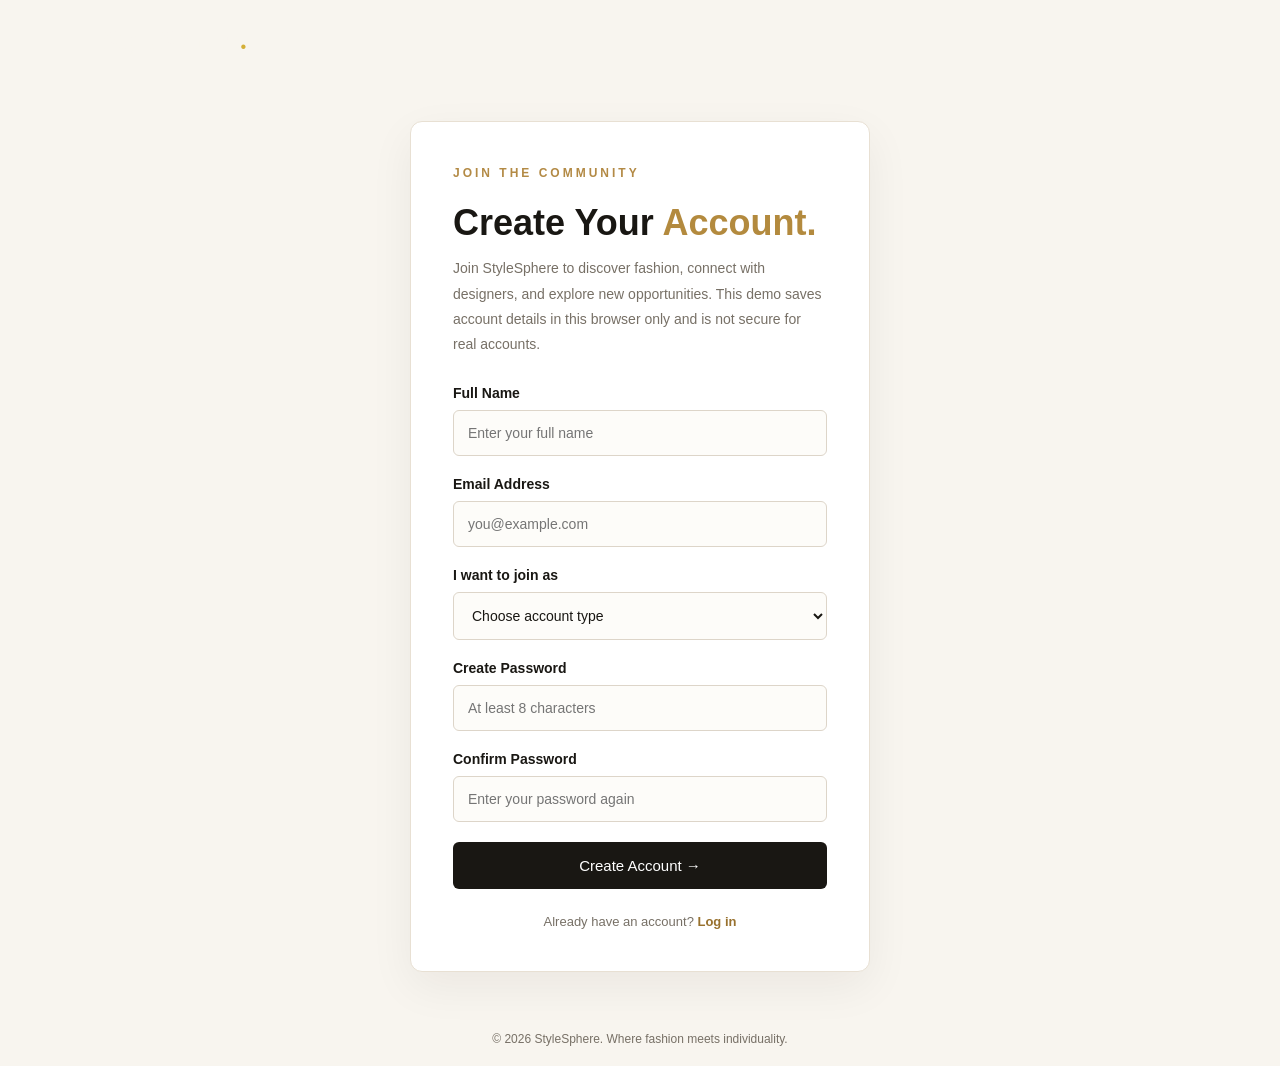
==== signup.html @ 3541d462 "Refactor code structure for improved readability and maintainability" ====
<!DOCTYPE html>
<html lang="en">
<head>
    <meta charset="UTF-8">
    <meta name="viewport" content="width=device-width, initial-scale=1.0">

    <title>Sign Up | StyleSphere</title>

    <link rel="stylesheet" href="style.css">
</head>

<body class="auth-page">

    <header class="auth-header">
        <a href="dashboard.html" class="logo">StyleSphere<span>.</span></a>
    </header>

    <main class="auth-container">

        <section class="auth-card">

            <p class="eyebrow">JOIN THE COMMUNITY</p>

            <h1>Create Your <span>Account.</span></h1>

            <p class="auth-description">
                Join StyleSphere to discover fashion, connect with designers,
                and explore new opportunities. This demo saves account details
                in this browser only and is not secure for real accounts.
            </p>

            <form id="signupForm">

                <div class="form-group">
                    <label for="fullName">Full Name</label>
                    <input
                        type="text"
                        id="fullName"
                        name="fullName"
                        placeholder="Enter your full name"
                        required
                    >
                </div>

                <div class="form-group">
                    <label for="signupEmail">Email Address</label>
                    <input
                        type="email"
                        id="signupEmail"
                        name="email"
                        placeholder="you@example.com"
                        required
                    >
                </div>

                <div class="form-group">
                    <label for="accountType">I want to join as</label>
                    <select id="accountType" name="accountType" required>
                        <option value="">Choose account type</option>
                        <option value="buyer">Fashion Buyer</option>
                        <option value="designer">Fashion Designer</option>
                        <option value="student">Fashion Student</option>
                    </select>
                </div>

                <div class="form-group">
                    <label for="signupPassword">Create Password</label>
                    <input
                        type="password"
                        id="signupPassword"
                        name="password"
                        placeholder="At least 8 characters"
                        minlength="8"
                        required
                    >
                </div>

                <div class="form-group">
                    <label for="confirmPassword">Confirm Password</label>
                    <input
                        type="password"
                        id="confirmPassword"
                        name="confirmPassword"
                        placeholder="Enter your password again"
                        minlength="8"
                        required
                    >
                </div>

                <button type="submit" class="auth-button">
                    Create Account →
                </button>

                <p id="signupMessage" class="form-message"></p>

            </form>

            <p class="auth-switch">
                Already have an account?
                <a href="index.html">Log in</a>
            </p>

        </section>

    </main>

    <footer class="auth-footer">
        <p>© 2026 StyleSphere. Where fashion meets individuality.</p>
    </footer>

    <script src="script.js"></script>

</body>
</html>
---- style.css ----
/* ===== 1. GENERAL STYLING ===== */

* {
    margin: 0;
    padding: 0;
    box-sizing: border-box;
}

html {
    scroll-behavior: smooth;
}

body {
    font-family: Arial, sans-serif;
    background-color: #f8f5ef;
    color: #191714;
}

a {
    text-decoration: none;
}

img {
    max-width: 100%;
}


/* ===== 2. NAVIGATION BAR ===== */

.navbar {
    min-height: 85px;
    display: flex;
    justify-content: space-between;
    align-items: center;
    gap: 25px;
    padding: 20px 7%;
    background-color: #151411;
}

.logo {
    color: #f8f5ef;
    font-family: Georgia, serif;
    font-size: 27px;
    font-weight: bold;
    white-space: nowrap;
}

.logo span {
    color: #d4af37;
}

.nav-links {
    display: flex;
    align-items: center;
    gap: 25px;
    list-style: none;
}

.nav-links a,
.login-link {
    color: #f8f5ef;
    font-size: 13px;
    transition: color 0.3s;
}

.nav-links a:hover,
.login-link:hover {
    color: #d4af37;
}

.nav-actions {
    display: flex;
    align-items: center;
    gap: 20px;
}

.signup-button {
    padding: 12px 19px;
    background-color: #d4af37;
    color: #171511;
    font-size: 13px;
    font-weight: bold;
    transition: background-color 0.3s;
}

.signup-button:hover,
.shop-button:hover {
    background-color: #efd77c;
}


/* ===== 3. HERO SECTION ===== */

.hero {
    min-height: 580px;
    display: flex;
    align-items: center;
    justify-content: space-between;
    gap: 55px;
    padding: 65px 8%;
    background: #171512;
    color: #ffffff;
}

.hero-content {
    flex: 1;
    max-width: 540px;
}

.eyebrow {
    color: #b18d32;
    font-size: 11px;
    font-weight: bold;
    letter-spacing: 3px;
    line-height: 1.6;
    margin-bottom: 18px;
}

.hero h1 {
    font-family: Georgia, serif;
    font-size: clamp(40px, 4.5vw, 64px);
    font-weight: normal;
    line-height: 1.13;
    margin-bottom: 23px;
}

.hero h1 span {
    color: #d4af37;
}

.hero-description {
    max-width: 450px;
    color: #c8c5bf;
    font-size: 14px;
    line-height: 1.9;
    margin-bottom: 30px;
}

.hero-buttons {
    display: flex;
    align-items: center;
    flex-wrap: wrap;
    gap: 18px;
}

.shop-button {
    display: inline-block;
    padding: 16px 23px;
    background-color: #d4af37;
    color: #171511;
    font-size: 13px;
    font-weight: bold;
    transition: background-color 0.3s;
}

.shop-button span {
    margin-left: 10px;
}

.secondary-button {
    color: #ffffff;
    font-size: 13px;
    border-bottom: 1px solid #d4af37;
    padding-bottom: 7px;
    transition: color 0.3s;
}

.secondary-button:hover {
    color: #d4af37;
}

.hero-note {
    display: flex;
    align-items: center;
    gap: 12px;
    margin-top: 45px;
}

.gold-line {
    width: 35px;
    height: 2px;
    background-color: #d4af37;
}

.hero-note p {
    color: #aaa69e;
    font-size: 11px;
}


/* ===== 4. HERO IMAGE ===== */

.hero-image {
    flex: 1;
    max-width: 440px;
    height: 465px;
    position: relative;
    overflow: hidden;
    border-radius: 190px 190px 5px 5px;
    background-color: #393126;
}

.hero-image img {
    display: block;
    width: 100%;
    height: 100%;
    object-fit: cover;
    object-position: center;
}

.image-label {
    position: absolute;
    right: 0;
    bottom: 0;
    left: 0;
    display: flex;
    flex-direction: column;
    gap: 8px;
    padding: 40px 25px 25px;
    background: linear-gradient(
        transparent,
        rgba(0, 0, 0, 0.8)
    );
}

.label-small {
    color: #e2c66e;
    font-size: 10px;
    letter-spacing: 3px;
}

.label-large {
    color: #ffffff;
    font-family: Georgia, serif;
    font-size: 25px;
}


/* ===== 5. CATEGORIES SECTION ===== */

.categories,
.featured {
    padding: 75px 8%;
}

.section-heading {
    display: flex;
    align-items: flex-end;
    justify-content: space-between;
    gap: 20px;
    margin-bottom: 35px;
}

.section-heading .eyebrow {
    margin-bottom: 10px;
}

.section-heading h2,
.designer-banner h2 {
    font-family: Georgia, serif;
    font-size: clamp(28px, 3vw, 39px);
    font-weight: normal;
}

.view-all {
    color: #5d4a1c;
    font-size: 12px;
    padding-bottom: 5px;
}

.view-all:hover {
    color: #a17b16;
}

.category-list {
    display: grid;
    grid-template-columns: repeat(4, 1fr);
    gap: 16px;
}

.category-card {
    min-height: 155px;
    position: relative;
    display: flex;
    flex-direction: column;
    justify-content: flex-end;
    gap: 10px;
    padding: 22px;
    background-color: #eae1d1;
    border: 1px solid #ded2bd;
    color: #211e17;
    transition: 0.3s;
}

.category-card:hover {
    background-color: #d9c49b;
    transform: translateY(-5px);
}

.category-number {
    color: #806626;
    font-size: 11px;
}

.category-name {
    font-family: Georgia, serif;
    font-size: 22px;
}

.category-arrow {
    position: absolute;
    top: 20px;
    right: 20px;
    font-size: 20px;
}


/* ===== 6. FEATURED COLLECTION ===== */

.featured {
    padding-top: 20px;
    background-color: #f0ebe2;
}

.featured-grid {
    display: grid;
    grid-template-columns: repeat(3, 1fr);
    gap: 23px;
}

.featured-card {
    min-width: 0;
}

.featured-card img {
    display: block;
    width: 100%;
    aspect-ratio: 2 / 3;
    height: auto;
    object-fit: cover;
    background-color: #e1d8ca;
    transition: transform 0.4s;
}

.featured-card {
    overflow: hidden;
}

.featured-card:hover img {
    transform: scale(1.04);
}

.featured-info {
    padding: 20px 0;
}

.featured-info p {
    color: #8a6b25;
    font-size: 10px;
    letter-spacing: 2px;
    margin-bottom: 9px;
}

.featured-info h3 {
    font-family: Georgia, serif;
    font-size: 22px;
    font-weight: normal;
}


/* ===== 7. DESIGNER BANNER ===== */

.designer-banner {
    display: flex;
    align-items: center;
    justify-content: space-between;
    gap: 30px;
    margin: 65px 8%;
    padding: 45px;
    background-color: #201e19;
    color: #ffffff;
}

.designer-banner .eyebrow {
    margin-bottom: 12px;
}

.designer-banner h2 {
    margin-bottom: 15px;
}

.designer-banner p:not(.eyebrow) {
    max-width: 520px;
    color: #c8c5bf;
    font-size: 13px;
    line-height: 1.8;
}

.designer-banner .shop-button {
    white-space: nowrap;
}


/* ===== 8. FOOTER ===== */

.footer {
    padding: 45px 7% 25px;
    text-align: center;
    background-color: #151411;
    color: #c8c5bf;
}

.footer .logo {
    display: inline-block;
    margin-bottom: 13px;
}

.footer > p {
    font-size: 12px;
    line-height: 1.8;
}

.footer-links {
    display: flex;
    justify-content: center;
    flex-wrap: wrap;
    gap: 25px;
    margin: 27px 0;
}

.footer-links a {
    color: #d7d2c8;
    font-size: 12px;
}

.footer-links a:hover {
    color: #d4af37;
}

.footer .copyright {
    padding-top: 20px;
    border-top: 1px solid #38352d;
    color: #8f8a80;
}


/* ===== 9. TABLET RESPONSIVENESS ===== */

@media (max-width: 1000px) {
    .navbar {
        flex-wrap: wrap;
    }

    .nav-links {
        gap: 16px;
    }

    .hero {
        gap: 30px;
        padding-right: 6%;
        padding-left: 6%;
    }

    .hero-image {
        height: 410px;
    }

    .featured-card img {
        height: 280px;
    }
}


/* ===== 10. MOBILE RESPONSIVENESS ===== */

@media (max-width: 700px) {
    .navbar {
        flex-direction: column;
        gap: 22px;
        padding: 24px 5%;
    }

    .nav-links {
        justify-content: center;
        flex-wrap: wrap;
        gap: 15px;
    }

    .nav-actions {
        justify-content: center;
    }

    .hero {
        flex-direction: column;
        align-items: stretch;
        padding: 50px 7%;
        gap: 35px;
    }

    .hero h1 {
        font-size: clamp(38px, 9vw, 52px);
    }

    .hero-image {
        width: 100%;
        max-width: none;
        height: 390px;
    }

    .hero-note {
        margin-top: 30px;
    }

    .categories,
    .featured {
        padding: 50px 6%;
    }

    .section-heading {
        align-items: flex-start;
        flex-direction: column;
        gap: 15px;
    }

    .category-list {
        grid-template-columns: repeat(2, minmax(0, 1fr));
        gap: 12px;
    }

    .category-card {
        min-height: 135px;
        padding: 16px;
    }

    .category-name {
        font-size: 19px;
    }

    .featured-grid {
        grid-template-columns: 1fr;
        gap: 15px;
    }

    .featured-card img {
        height: 360px;
    }

    .designer-banner {
        flex-direction: column;
        align-items: flex-start;
        margin: 35px 6%;
        padding: 30px 23px;
    }

    .designer-banner .shop-button {
        white-space: normal;
    }
}


/* ===== 11. SMALL PHONE SCREENS ===== */

@media (max-width: 380px) {
    .nav-links {
        gap: 12px;
    }

    .nav-links a {
        font-size: 12px;
    }

    .hero-buttons {
        align-items: flex-start;
        flex-direction: column;
    }

    .hero-image {
        height: 320px;
    }

    .category-name {
        font-size: 17px;
    }

    .featured-card img {
        height: 290px;
    }
}


/* =========================
   LOGIN AND SIGN-UP PAGES
========================= */

.auth-page {
    min-height: 100vh;
    background: #f8f5ef;
    color: #191713;
}

.auth-header {
    display: flex;
    justify-content: space-between;
    align-items: center;
    padding: 25px 8%;
}

.back-home {
    color: #625b50;
    text-decoration: none;
    font-size: 14px;
}

.auth-container {
    min-height: 75vh;
    display: flex;
    align-items: center;
    justify-content: center;
    padding: 40px 20px;
}

.auth-card {
    width: 100%;
    max-width: 460px;
    padding: 42px;
    background: #ffffff;
    border: 1px solid #e8e0d3;
    border-radius: 12px;
    box-shadow: 0 15px 45px rgba(30, 25, 15, 0.06);
}

.auth-card h1 {
    font-size: 36px;
    line-height: 1.2;
    margin: 12px 0;
}

.auth-card h1 span {
    color: #b38a3e;
}

.auth-description {
    color: #777066;
    font-size: 14px;
    line-height: 1.8;
    margin-bottom: 28px;
}

.form-group {
    display: flex;
    flex-direction: column;
    gap: 9px;
    margin-bottom: 20px;
}

.form-group label {
    font-size: 14px;
    font-weight: 600;
}

.form-group input {
    width: 100%;
    box-sizing: border-box;
    padding: 14px;
    border: 1px solid #ddd5c9;
    border-radius: 6px;
    background: #fdfcf9;
    font-size: 14px;
    outline: none;
}

.form-group input:focus {
    border-color: #b38a3e;
}

.auth-options {
    display: flex;
    justify-content: space-between;
    align-items: center;
    gap: 10px;
    margin: 5px 0 24px;
    font-size: 12px;
}

.remember-label {
    display: flex;
    align-items: center;
    gap: 6px;
}

.auth-options a,
.auth-switch a {
    color: #98712e;
    text-decoration: none;
    font-weight: 600;
}

.auth-button {
    width: 100%;
    padding: 15px;
    background: #191713;
    color: #ffffff;
    border: none;
    border-radius: 6px;
    font-size: 15px;
    cursor: pointer;
    transition: background 0.3s;
}

.auth-button:hover {
    background: #98712e;
}

.auth-switch {
    margin-top: 25px;
    text-align: center;
    font-size: 13px;
    color: #777066;
}

.form-message {
    font-size: 13px;
    margin-top: 12px;
}

.auth-footer {
    padding: 20px;
    text-align: center;
    color: #777066;
    font-size: 12px;
}

@media (max-width: 500px) {
    .auth-header {
        padding: 20px;
    }

    .auth-card {
        padding: 28px 22px;
    }

    .auth-card h1 {
        font-size: 29px;
    }
}



/* Sign-up form dropdown */

.form-group select {
    width: 100%;
    box-sizing: border-box;
    padding: 14px;
    border: 1px solid #ddd5c9;
    border-radius: 6px;
    background: #fdfcf9;
    color: #191713;
    font-size: 14px;
    outline: none;
}

.form-group select:focus {
    border-color: #b38a3e;
}



/* =========================
   SHOP PAGE
========================= */

.shop-page {
    background: #f8f5ef;
    color: #191713;
    min-height: 100vh;
}

.shop-heading {
    text-align: center;
    padding: 75px 20px 55px;
    background: #eee7db;
}

.shop-heading h1 {
    font-size: clamp(36px, 5vw, 60px);
    margin: 12px 0;
}

.shop-heading h1 span {
    color: #b38a3e;
}

.shop-heading > p:not(.eyebrow) {
    color: #71695e;
    line-height: 1.8;
}

.shop-search {
    display: flex;
    max-width: 560px;
    margin: 28px auto 0;
    gap: 10px;
}

.shop-search input {
    flex: 1;
    min-width: 0;
    padding: 15px;
    border: 1px solid #d8cdbd;
    border-radius: 5px;
    background: white;
    font-size: 14px;
}

.shop-search button {
    padding: 0 24px;
    border: none;
    border-radius: 5px;
    background: #191713;
    color: white;
    cursor: pointer;
}

.shop-content {
    max-width: 1200px;
    margin: auto;
    padding: 55px 5%;
}

.shop-toolbar {
    display: flex;
    align-items: center;
    justify-content: space-between;
    gap: 20px;
    margin-bottom: 28px;
}

.shop-toolbar h2 {
    font-size: 26px;
}

.shop-toolbar select {
    padding: 12px;
    border: 1px solid #d8cdbd;
    border-radius: 5px;
    background: white;
}

.shop-grid {
    display: grid;
    grid-template-columns: repeat(3, minmax(0, 1fr));
    gap: 28px 22px;
}

.shop-product {
    background: white;
    border: 1px solid #eee7dc;
    overflow: hidden;
    transition: transform 0.25s, box-shadow 0.25s;
}

.shop-product:hover {
    transform: translateY(-5px);
    box-shadow: 0 12px 30px rgba(0, 0, 0, 0.08);
}

.product-image {
    display: block;
    height: 300px;
    overflow: hidden;
    background: #e9e2d7;
}

.product-image img {
    width: 100%;
    height: 100%;
    object-fit: cover;
    display: block;
    transition: transform 0.4s;
}

.shop-product:hover .product-image img {
    transform: scale(1.04);
}

.product-details {
    padding: 20px;
}

.product-category {
    color: #a17b36;
    font-size: 11px;
    text-transform: uppercase;
    letter-spacing: 1.5px;
}

.product-details h3 {
    font-size: 17px;
    margin: 10px 0;
}

.product-designer {
    font-size: 13px;
    color: #777066;
}

.product-bottom {
    display: flex;
    justify-content: space-between;
    align-items: center;
    flex-wrap: wrap;
    gap: 10px;
    margin-top: 20px;
}

.product-price {
    font-weight: 700;
}

.product-link {
    color: #98712e;
    text-decoration: none;
    font-size: 13px;
    font-weight: 600;
}

.no-products {
    text-align: center;
    padding: 30px;
    color: #777066;
}

@media (max-width: 850px) {
    .shop-grid {
        grid-template-columns: repeat(2, minmax(0, 1fr));
    }

    .product-image {
        height: 260px;
    }
}

@media (max-width: 520px) {
    .shop-heading {
        padding: 50px 18px 35px;
    }

    .shop-search {
        flex-direction: column;
    }

    .shop-search button {
        padding: 14px;
    }

    .shop-content {
        padding: 35px 16px;
    }

    .shop-toolbar {
        align-items: flex-start;
        flex-direction: column;
    }

    .shop-grid {
        grid-template-columns: 1fr;
    }

    .product-image {
        height: 330px;
    }
}


/* =========================
   PRODUCT DETAILS PAGE
========================= */

.product-page {
    background: #f8f5ef;
    color: #191713;
    min-height: 100vh;
    padding: 25px 6% 70px;
}

.product-breadcrumb {
    font-size: 13px;
    color: #82796d;
    margin: 10px 0 35px;
}

.product-breadcrumb a {
    color: #82796d;
    text-decoration: none;
}

.product-breadcrumb a:hover {
    color: #a17b36;
}

.product-layout {
    max-width: 1150px;
    margin: 0 auto;
    display: grid;
    grid-template-columns: 1fr 0.9fr;
    gap: 65px;
    align-items: start;
}

.product-gallery {
    position: relative;
    min-height: 450px;
    background: #eae2d5;
    overflow: hidden;
}

.product-gallery img {
    width: 100%;
    height: 540px;
    object-fit: cover;
    display: block;
}

.product-badge {
    position: absolute;
    top: 20px;
    left: 20px;
    background: #191713;
    color: white;
    padding: 10px 14px;
    font-size: 10px;
    letter-spacing: 1.5px;
}

.product-information {
    padding-top: 15px;
}

.product-information h1 {
    font-size: clamp(30px, 4vw, 46px);
    line-height: 1.2;
    margin: 12px 0;
}

.detail-designer {
    color: #777066;
    font-size: 14px;
}

.detail-designer a {
    color: #98712e;
    text-decoration: none;
}

.detail-price {
    font-size: 26px;
    font-weight: 700;
    margin: 25px 0;
}

.detail-divider {
    height: 1px;
    background: #e0d7ca;
    margin: 25px 0;
}

.detail-description {
    color: #71695e;
    line-height: 1.9;
    font-size: 14px;
}

.detail-option {
    display: flex;
    flex-direction: column;
    gap: 10px;
    margin-top: 22px;
}

.detail-option label {
    font-size: 13px;
    font-weight: 600;
}

.detail-option select,
.detail-option input {
    width: 100%;
    box-sizing: border-box;
    padding: 14px;
    background: white;
    border: 1px solid #d8cdbd;
    border-radius: 4px;
}

.detail-cart-button {
    width: 100%;
    padding: 16px;
    margin-top: 25px;
    border: none;
    background: #191713;
    color: white;
    font-size: 14px;
    cursor: pointer;
    transition: background 0.3s;
}

.detail-cart-button:hover {
    background: #98712e;
}

.product-benefits {
    margin-top: 25px;
    padding-top: 15px;
    border-top: 1px solid #e0d7ca;
    color: #71695e;
    font-size: 13px;
    line-height: 1.8;
}

.product-extra {
    text-align: center;
    margin: 90px auto 20px;
    max-width: 600px;
}

.product-extra h2 {
    font-size: 30px;
}

.product-extra p {
    color: #71695e;
    line-height: 1.8;
    margin-bottom: 25px;
}

@media (max-width: 760px) {
    .product-layout {
        grid-template-columns: 1fr;
        gap: 30px;
    }

    .product-gallery {
        min-height: 0;
    }

    .product-gallery img {
        height: 420px;
    }

    .product-information {
        padding-top: 0;
    }

    .product-extra {
        margin-top: 60px;
    }
}

@media (max-width: 480px) {
    .product-page {
        padding: 20px 18px 50px;
    }

    .product-gallery img {
        height: 340px;
    }
}


/* =========================
   CATEGORIES PAGE
========================= */

.categories-page {
    background: #f8f5ef;
    color: #191713;
}

.categories-hero {
    padding: 75px 20px;
    text-align: center;
    background: #eee7db;
}

.categories-hero h1 {
    font-size: clamp(36px, 5vw, 58px);
    margin: 14px 0;
}

.categories-hero h1 span {
    color: #b38a3e;
}

.categories-hero > p:not(.eyebrow) {
    max-width: 560px;
    margin: 0 auto;
    color: #71695e;
    line-height: 1.8;
}

.category-section {
    max-width: 1200px;
    margin: auto;
    padding: 65px 5%;
}

.category-intro {
    margin-bottom: 30px;
}

.category-intro h2 {
    font-size: 30px;
    margin-bottom: 8px;
}

.category-intro p {
    color: #777066;
}

.category-page-grid {
    display: grid;
    grid-template-columns: repeat(2, minmax(0, 1fr));
    gap: 24px;
}

.category-feature {
    position: relative;
    height: 420px;
    display: block;
    overflow: hidden;
    background: #d9d0c2;
    color: white;
    text-decoration: none;
}

.category-feature img {
    width: 100%;
    height: 100%;
    display: block;
    object-fit: cover;
    transition: transform 0.5s;
}

.category-feature:hover img {
    transform: scale(1.06);
}

.category-overlay {
    position: absolute;
    inset: 0;
    display: flex;
    flex-direction: column;
    justify-content: flex-end;
    padding: 30px;
    background: linear-gradient(
        transparent 15%,
        rgba(0, 0, 0, 0.78) 100%
    );
}

.category-overlay > span:first-child {
    font-size: 11px;
    letter-spacing: 2px;
    color: #e8c987;
}

.category-overlay h2 {
    font-size: 34px;
    margin: 10px 0 5px;
}

.category-overlay p {
    font-size: 14px;
    line-height: 1.7;
    margin: 0 0 18px;
}

.category-cta {
    font-size: 13px;
    font-weight: 600;
}

.category-bottom {
    text-align: center;
    padding: 65px 20px 80px;
    background: #eee7db;
}

.category-bottom h2 {
    font-size: clamp(25px, 4vw, 38px);
    margin: 12px 0 25px;
}

@media (max-width: 650px) {
    .categories-hero {
        padding: 55px 20px;
    }

    .category-section {
        padding: 45px 18px;
    }

    .category-page-grid {
        grid-template-columns: 1fr;
    }

    .category-feature {
        height: 350px;
    }

    .category-overlay {
        padding: 23px;
    }
}


/* ==============================
   DESIGNERS PAGE
============================== */

.designers-page {
    background: #f8f5ef;
    color: #201c18;
}

.designers-hero {
    padding: 100px 8%;
    text-align: center;
    background: #211d19;
    color: #fffaf1;
}

.eyebrow {
    color: #b38a45;
    font-size: 12px;
    font-weight: 700;
    letter-spacing: 3px;
}

.designers-hero h1 {
    max-width: 750px;
    margin: 20px auto;
    font-size: clamp(36px, 5vw, 64px);
    line-height: 1.15;
}

.designers-hero > p:not(.eyebrow) {
    max-width: 600px;
    margin: 0 auto 30px;
    color: #d8d0c4;
    line-height: 1.8;
}

.designers-section {
    padding: 80px 8%;
}

.section-heading {
    text-align: center;
    margin-bottom: 35px;
}

.section-heading h2 {
    font-size: clamp(28px, 4vw, 42px);
    margin: 12px 0;
}

.section-heading > p:last-child {
    color: #71685e;
}

.designer-search {
    max-width: 600px;
    margin: 0 auto 40px;
}

.designer-search input {
    width: 100%;
    padding: 16px 20px;
    border: 1px solid #d9d0c3;
    border-radius: 8px;
    background: #fff;
    font-size: 15px;
    outline: none;
}

.designer-search input:focus {
    border-color: #b38a45;
    box-shadow: 0 0 0 3px #b38a4520;
}

.designers-grid {
    display: grid;
    grid-template-columns: repeat(3, minmax(0, 1fr));
    gap: 28px;
}

.designer-card {
    background: #fff;
    border-radius: 12px;
    overflow: hidden;
    border: 1px solid #eee5d8;
    transition: transform 0.3s ease, box-shadow 0.3s ease;
}

.designer-card:hover {
    transform: translateY(-6px);
    box-shadow: 0 15px 35px #211d1915;
}

.designer-card img {
    display: block;
    width: 100%;
    height: 300px;
    object-fit: cover;
}

.designer-info {
    padding: 24px;
}

.designer-specialty {
    color: #a17a36;
    font-size: 12px;
    font-weight: 700;
    text-transform: uppercase;
    letter-spacing: 1px;
}

.designer-info h3 {
    font-size: 23px;
    margin: 10px 0;
}

.designer-info > p:not(.designer-specialty) {
    color: #71685e;
    line-height: 1.7;
}

.designer-info a {
    display: inline-block;
    margin-top: 12px;
    color: #8b6428;
    font-weight: 700;
    text-decoration: none;
}

.designer-info a:hover {
    color: #211d19;
}

#noDesignersMessage {
    text-align: center;
    margin-top: 30px;
    color: #71685e;
}

.designer-cta {
    padding: 70px 8%;
    text-align: center;
    background: #eee4d4;
}

.designer-cta h2 {
    font-size: clamp(26px, 4vw, 40px);
}

.designer-cta p {
    max-width: 600px;
    margin: 15px auto 25px;
    line-height: 1.8;
    color: #71685e;
}

@media (max-width: 900px) {
    .designers-grid {
        grid-template-columns: repeat(2, minmax(0, 1fr));
    }

    .designers-hero {
        padding: 75px 6%;
    }
}

@media (max-width: 600px) {
    .designers-grid {
        grid-template-columns: 1fr;
    }

    .designers-section {
        padding: 55px 6%;
    }

    .designer-card img {
        height: 280px;
    }
}


/* ==============================
   DESIGNER PROFILE PAGE
============================== */

.designer-profile-page {
    background: #f8f5ef;
    color: #211d19;
}

.profile-hero {
    padding: 70px 8%;
    background: #211d19;
    color: #fffaf1;
}

.profile-hero > .eyebrow {
    text-align: center;
    margin-bottom: 45px;
}

.profile-intro {
    display: grid;
    grid-template-columns: 0.9fr 1.1fr;
    align-items: center;
    gap: 60px;
    max-width: 1100px;
    margin: auto;
}

.profile-intro > img {
    width: 100%;
    height: 430px;
    object-fit: cover;
    border-radius: 10px;
}

.profile-text h1 {
    font-size: clamp(36px, 5vw, 58px);
    margin: 15px 0;
}

.profile-text > p:not(.designer-specialty) {
    color: #d8d0c4;
    line-height: 1.9;
    margin-bottom: 28px;
}

.profile-about {
    max-width: 850px;
    margin: auto;
    padding: 80px 8%;
    text-align: center;
}

.profile-about h2,
.profile-collections h2 {
    font-size: clamp(28px, 4vw, 42px);
    margin: 12px 0 20px;
}

.profile-about > p:last-child {
    color: #71685e;
    line-height: 2;
}

.profile-collections {
    padding: 70px 8%;
    background: #fffdf9;
}

.profile-product-grid {
    display: grid;
    grid-template-columns: repeat(2, minmax(0, 1fr));
    gap: 30px;
    max-width: 1000px;
    margin: 40px auto 0;
}

.profile-product {
    border: 1px solid #eee5d8;
    border-radius: 10px;
    overflow: hidden;
    background: #fff;
}

.profile-product img {
    width: 100%;
    height: 320px;
    object-fit: cover;
    display: block;
}

.profile-product > div {
    padding: 22px;
}

.profile-product h3 {
    margin-bottom: 14px;
}

.profile-product a {
    color: #8b6428;
    font-weight: 700;
    text-decoration: none;
}

.profile-cta {
    padding: 75px 8%;
    text-align: center;
    background: #eee4d4;
}

.profile-cta h2 {
    font-size: clamp(27px, 4vw, 40px);
}

.profile-cta p {
    margin: 18px auto 25px;
    color: #71685e;
    line-height: 1.8;
}

@media (max-width: 750px) {
    .profile-intro {
        grid-template-columns: 1fr;
        gap: 30px;
    }

    .profile-intro > img {
        height: 350px;
    }

    .profile-text {
        text-align: center;
    }

    .profile-product-grid {
        grid-template-columns: 1fr;
    }

    .profile-hero,
    .profile-collections {
        padding: 50px 6%;
    }
}


/* ==============================
   SHOPPING CART PAGE
============================== */

.cart-page {
    background: #f8f5ef;
    color: #211d19;
}

.cart-main {
    max-width: 1200px;
    margin: auto;
    padding: 65px 6%;
}

.cart-heading {
    margin-bottom: 45px;
}

.cart-heading h1 {
    font-size: clamp(36px, 5vw, 52px);
    margin: 12px 0;
}

.cart-heading > p:last-child {
    color: #71685e;
    line-height: 1.7;
}

.cart-layout {
    display: grid;
    grid-template-columns: 1.7fr 1fr;
    gap: 35px;
    align-items: start;
}

.cart-items-section,
.cart-summary {
    background: #fff;
    border: 1px solid #eee5d8;
    border-radius: 12px;
    padding: 28px;
}

.cart-items-header {
    display: flex;
    justify-content: space-between;
    align-items: center;
    gap: 15px;
    padding-bottom: 20px;
    border-bottom: 1px solid #eee5d8;
}

.cart-items-header h2,
.cart-summary h2 {
    font-size: 23px;
}

#cartItemCount {
    color: #71685e;
    font-size: 14px;
}

.cart-item {
    display: grid;
    grid-template-columns: 105px 1fr auto;
    gap: 18px;
    align-items: center;
    padding: 22px 0;
    border-bottom: 1px solid #eee5d8;
}

.cart-item img {
    width: 105px;
    height: 125px;
    object-fit: cover;
    border-radius: 7px;
}

.cart-item h3 {
    font-size: 17px;
    margin-bottom: 8px;
}

.cart-item-price {
    color: #8b6428;
    font-weight: 700;
}

.cart-item-details p {
    color: #71685e;
    font-size: 14px;
    margin: 6px 0;
}

.cart-item-actions {
    display: flex;
    flex-wrap: wrap;
    align-items: center;
    gap: 10px;
    margin-top: 12px;
}

.cart-quantity {
    width: 65px;
    padding: 7px;
    border: 1px solid #d9d0c3;
    border-radius: 5px;
}

.remove-cart-item {
    border: none;
    background: transparent;
    color: #a13b32;
    cursor: pointer;
    font-size: 13px;
}

.cart-item-total {
    font-weight: 700;
    white-space: nowrap;
}

.continue-shopping {
    display: inline-block;
    margin-top: 25px;
    color: #8b6428;
    text-decoration: none;
    font-weight: 700;
}

.empty-cart {
    text-align: center;
    padding: 45px 15px;
}

.empty-cart-icon {
    font-size: 50px;
    color: #b38a45;
}

.empty-cart h2 {
    font-size: 23px;
    margin: 15px 0;
}

.empty-cart p {
    color: #71685e;
    line-height: 1.7;
    margin-bottom: 25px;
}

.cart-summary {
    position: sticky;
    top: 25px;
}

.cart-summary h2 {
    margin-bottom: 25px;
}

.summary-row {
    display: flex;
    justify-content: space-between;
    gap: 15px;
    margin: 20px 0;
    color: #71685e;
}

.summary-total {
    border-top: 1px solid #eee5d8;
    padding-top: 22px;
    color: #211d19;
    font-size: 19px;
    font-weight: 700;
}

.checkout-button {
    width: 100%;
    padding: 16px;
    border: none;
    border-radius: 6px;
    background: #211d19;
    color: #fffaf1;
    font-size: 15px;
    font-weight: 700;
    cursor: pointer;
    transition: background 0.2s ease;
}

.checkout-button:hover {
    background: #8b6428;
}

.checkout-button:disabled {
    background: #b9b2a8;
    cursor: not-allowed;
}

.cart-note {
    margin-top: 18px;
    font-size: 12px;
    color: #71685e;
    line-height: 1.7;
}

@media (max-width: 850px) {
    .cart-layout {
        grid-template-columns: 1fr;
    }

    .cart-summary {
        position: static;
    }
}

@media (max-width: 520px) {
    .cart-main {
        padding: 40px 5%;
    }

    .cart-items-section,
    .cart-summary {
        padding: 18px;
    }

    .cart-item {
        grid-template-columns: 80px 1fr;
        gap: 12px;
    }

    .cart-item img {
        width: 80px;
        height: 105px;
    }

    .cart-item-total {
        grid-column: 2;
    }
}


/* ==============================
   DASHBOARD PAGE
============================== */

.dashboard-page {
    background: #f8f5ef;
    color: #191713;
}

.dashboard-main {
    max-width: 1100px;
    margin: 0 auto;
    padding: 65px 6% 80px;
}

.dashboard-hero {
    text-align: center;
    padding: 45px 24px 24px;
}

.dashboard-hero h1 {
    font-size: clamp(32px, 5vw, 54px);
    font-family: Georgia, serif;
    font-weight: normal;
    margin: 12px 0 18px;
}

.dashboard-hero h1 span {
    color: #b38a3e;
}

.dashboard-hero p:last-child {
    color: #71685e;
    line-height: 1.8;
}

.dashboard-grid {
    display: grid;
    grid-template-columns: repeat(3, minmax(0, 1fr));
    gap: 24px;
    margin-top: 28px;
}

.dashboard-card,
.dashboard-panel {
    background: #fff;
    border: 1px solid #eee5d8;
    border-radius: 12px;
    box-shadow: 0 10px 30px rgba(26, 22, 16, 0.04);
}

.dashboard-card {
    padding: 28px 24px;
}

.dashboard-label {
    display: inline-block;
    color: #a17b36;
    font-size: 11px;
    text-transform: uppercase;
    letter-spacing: 1.6px;
    margin-bottom: 12px;
}

.dashboard-card h2 {
    font-size: clamp(28px, 4vw, 40px);
    margin-bottom: 10px;
}

.dashboard-card p,
.dashboard-panel li {
    color: #71685e;
    line-height: 1.8;
}

.dashboard-panel {
    margin-top: 28px;
    padding: 28px 24px;
}

.dashboard-panel h2 {
    font-size: clamp(24px, 4vw, 34px);
    margin: 10px 0 16px;
}

.dashboard-panel ul {
    padding-left: 20px;
}

@media (max-width: 760px) {
    .dashboard-grid {
        grid-template-columns: 1fr;
    }
}


/* ==============================
   FASHION ACADEMY PAGE
============================== */

.academy-page {
    background: #f8f5ef;
    color: #211d19;
}

.academy-hero {
    padding: 100px 8%;
    text-align: center;
    background: #211d19;
    color: #fffaf1;
}

.academy-hero h1 {
    max-width: 850px;
    margin: 20px auto;
    font-size: clamp(36px, 5vw, 64px);
    line-height: 1.15;
}

.academy-hero > p:not(.eyebrow) {
    max-width: 650px;
    margin: 0 auto 30px;
    color: #d8d0c4;
    line-height: 1.9;
}

.academy-intro {
    max-width: 800px;
    margin: auto;
    padding: 75px 8%;
    text-align: center;
}

.academy-intro h2 {
    font-size: clamp(28px, 4vw, 42px);
    margin: 15px 0;
}

.academy-intro > p:last-child {
    color: #71685e;
    line-height: 1.9;
}

.academy-courses {
    padding: 70px 8%;
    background: #fffdf9;
}

.academy-search {
    max-width: 600px;
    margin: 35px auto;
}

.academy-search input {
    width: 100%;
    padding: 16px 20px;
    border: 1px solid #d9d0c3;
    border-radius: 8px;
    font-size: 15px;
    outline: none;
}

.academy-search input:focus {
    border-color: #b38a45;
    box-shadow: 0 0 0 3px #b38a4520;
}

.course-grid {
    display: grid;
    grid-template-columns: repeat(3, minmax(0, 1fr));
    gap: 28px;
}

.course-card {
    overflow: hidden;
    border: 1px solid #eee5d8;
    border-radius: 12px;
    background: #fff;
    transition: transform 0.3s ease, box-shadow 0.3s ease;
}

.course-card:hover {
    transform: translateY(-5px);
    box-shadow: 0 14px 30px #211d1915;
}

.course-card img {
    display: block;
    width: 100%;
    aspect-ratio: 2 / 3;
    height: auto;
    object-fit: cover;
}

.course-content {
    padding: 24px;
}

.course-category {
    color: #a17a36;
    font-size: 12px;
    font-weight: 700;
    letter-spacing: 1px;
    text-transform: uppercase;
}

.course-content h3 {
    margin: 12px 0;
    font-size: 21px;
}

.course-content > p:not(.course-category) {
    color: #71685e;
    line-height: 1.8;
}

.course-provider {
    margin: 18px 0;
    font-size: 13px;
}

.apply-course-button {
    width: 100%;
    padding: 13px;
    border: 1px solid #211d19;
    border-radius: 5px;
    background: #211d19;
    color: #fffaf1;
    font-weight: 700;
    cursor: pointer;
    transition: background 0.2s ease;
}

.apply-course-button:hover {
    background: #8b6428;
    border-color: #8b6428;
}

#noCoursesMessage {
    text-align: center;
    color: #71685e;
    margin-top: 30px;
}

.academy-provider-cta {
    padding: 80px 8%;
    text-align: center;
    background: #eee4d4;
}

.academy-provider-cta h2 {
    max-width: 750px;
    margin: 15px auto;
    font-size: clamp(28px, 4vw, 42px);
}

.academy-provider-cta > p:not(.eyebrow) {
    max-width: 650px;
    margin: 15px auto 25px;
    color: #71685e;
    line-height: 1.8;
}

@media (max-width: 950px) {
    .course-grid {
        grid-template-columns: repeat(2, minmax(0, 1fr));
    }

    .academy-hero {
        padding: 75px 6%;
    }
}

@media (max-width: 620px) {
    .course-grid {
        grid-template-columns: 1fr;
    }

    .academy-courses {
        padding: 50px 6%;
    }

    .course-card img {
        height: 260px;
    }
}


/* ==============================
   CONTACT PAGE
============================== */

.contact-page {
    background: #f8f5ef;
    color: #211d19;
}

.contact-hero {
    padding: 80px 8%;
    text-align: center;
    background: #211d19;
    color: #fffaf1;
}

.contact-hero h1 {
    max-width: 850px;
    margin: 18px auto;
    font-size: clamp(36px, 5vw, 60px);
    line-height: 1.15;
}

.contact-hero > p:not(.eyebrow) {
    max-width: 680px;
    margin: 0 auto;
    color: #d8d0c4;
    line-height: 1.9;
}

.contact-section {
    display: grid;
    grid-template-columns: 0.9fr 1.1fr;
    gap: 55px;
    max-width: 1200px;
    margin: auto;
    padding: 80px 6%;
    align-items: start;
}

.contact-information h2,
.contact-form-container h2 {
    font-size: clamp(27px, 3vw, 36px);
    margin: 12px 0 18px;
}

.contact-description,
.form-intro {
    color: #71685e;
    line-height: 1.9;
}

.contact-detail {
    display: flex;
    align-items: flex-start;
    gap: 16px;
    margin-top: 30px;
}

.contact-icon {
    display: flex;
    align-items: center;
    justify-content: center;
    flex-shrink: 0;
    width: 46px;
    height: 46px;
    border-radius: 8px;
    background: #eee4d4;
    color: #8b6428;
    font-size: 23px;
}

.contact-detail h3 {
    margin-bottom: 7px;
    font-size: 17px;
}

.contact-detail p {
    color: #71685e;
    line-height: 1.7;
    font-size: 14px;
}

.contact-note {
    margin-top: 38px;
    padding: 24px;
    border-left: 3px solid #b38a45;
    background: #eee4d4;
}

.contact-note h3 {
    margin-bottom: 10px;
}

.contact-note p {
    color: #71685e;
    line-height: 1.8;
    font-size: 14px;
}

.contact-form-container {
    padding: 35px;
    border: 1px solid #eee5d8;
    border-radius: 12px;
    background: #fff;
    box-shadow: 0 12px 35px #211d1908;
}

.form-intro {
    margin-bottom: 28px;
}

.contact-form-row {
    display: grid;
    grid-template-columns: 1fr 1fr;
    gap: 18px;
}

.form-field {
    display: flex;
    flex-direction: column;
    gap: 9px;
    margin-bottom: 22px;
}

.form-field label {
    font-size: 14px;
    font-weight: 700;
}

.form-field input,
.form-field select,
.form-field textarea {
    width: 100%;
    padding: 14px;
    border: 1px solid #d9d0c3;
    border-radius: 6px;
    background: #fffdf9;
    color: #211d19;
    font: inherit;
    font-size: 14px;
    outline: none;
}

.form-field input:focus,
.form-field select:focus,
.form-field textarea:focus {
    border-color: #b38a45;
    box-shadow: 0 0 0 3px #b38a4520;
}

.form-field textarea {
    resize: vertical;
    min-height: 140px;
}

.contact-submit-button {
    width: 100%;
    padding: 16px;
    border: none;
    border-radius: 6px;
    background: #211d19;
    color: #fffaf1;
    font-size: 15px;
    font-weight: 700;
    cursor: pointer;
    transition: background 0.2s ease;
}

.contact-submit-button:hover {
    background: #8b6428;
}

.contact-feedback {
    margin-top: 16px;
    font-size: 14px;
    line-height: 1.7;
}

.contact-form-note {
    margin-top: 16px;
    color: #71685e;
    font-size: 12px;
    line-height: 1.7;
}

@media (max-width: 850px) {
    .contact-section {
        grid-template-columns: 1fr;
        gap: 40px;
    }
}

@media (max-width: 550px) {
    .contact-hero {
        padding: 60px 6%;
    }

    .contact-section {
        padding: 50px 5%;
    }

    .contact-form-container {
        padding: 22px;
    }

    .contact-form-row {
        grid-template-columns: 1fr;
        gap: 0;
    }
}
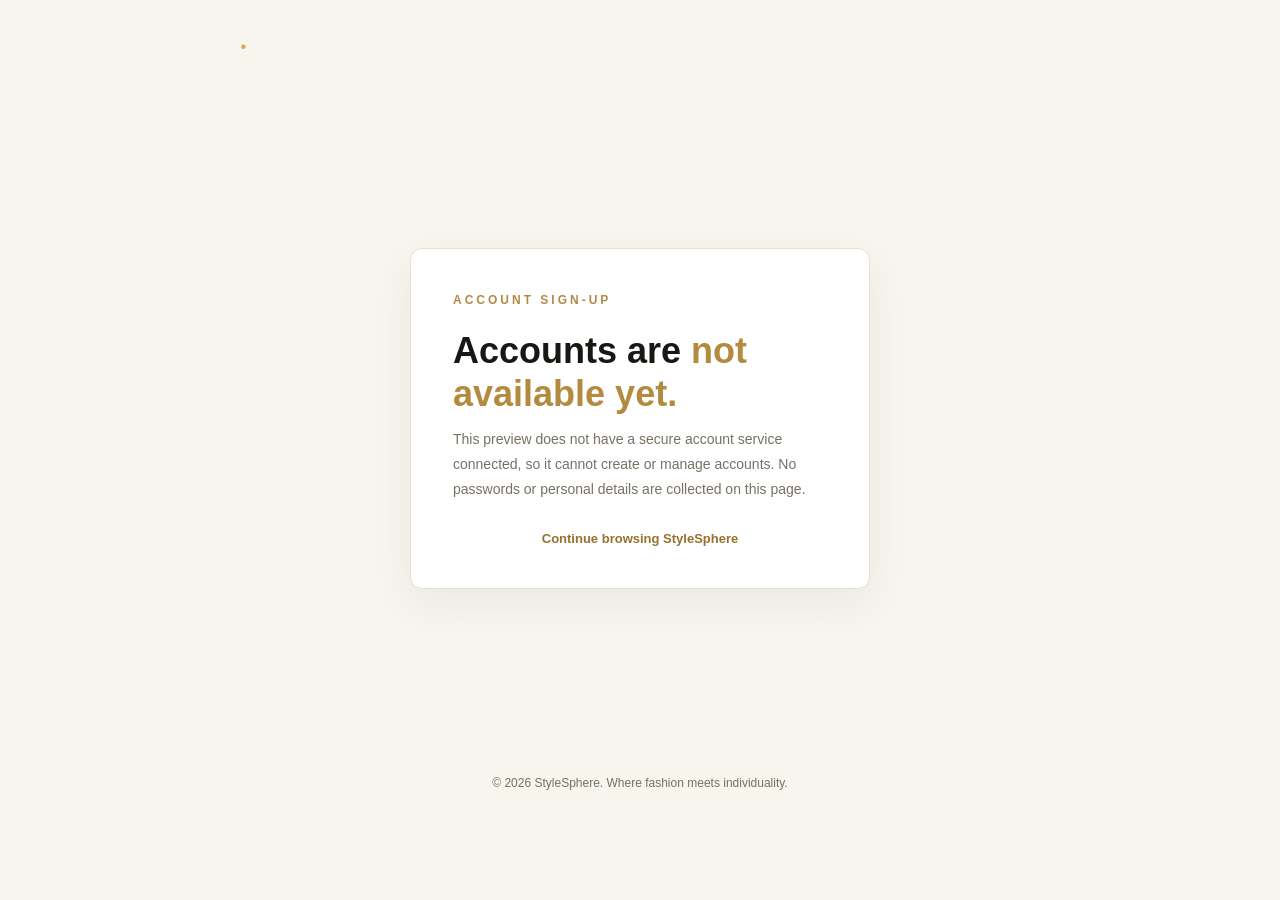
==== commit 0ad842a8: "update" ====
--- a/signup.html
+++ b/signup.html
@@ -20,85 +20,18 @@
 
         <section class="auth-card">
 
-            <p class="eyebrow">JOIN THE COMMUNITY</p>
+            <p class="eyebrow">ACCOUNT SIGN-UP</p>
 
-            <h1>Create Your <span>Account.</span></h1>
+            <h1>Accounts are <span>not available yet.</span></h1>
 
             <p class="auth-description">
-                Join StyleSphere to discover fashion, connect with designers,
-                and explore new opportunities. This demo saves account details
-                in this browser only and is not secure for real accounts.
+                This preview does not have a secure account service connected,
+                so it cannot create or manage accounts. No passwords or personal
+                details are collected on this page.
             </p>
 
-            <form id="signupForm">
-
-                <div class="form-group">
-                    <label for="fullName">Full Name</label>
-                    <input
-                        type="text"
-                        id="fullName"
-                        name="fullName"
-                        placeholder="Enter your full name"
-                        required
-                    >
-                </div>
-
-                <div class="form-group">
-                    <label for="signupEmail">Email Address</label>
-                    <input
-                        type="email"
-                        id="signupEmail"
-                        name="email"
-                        placeholder="you@example.com"
-                        required
-                    >
-                </div>
-
-                <div class="form-group">
-                    <label for="accountType">I want to join as</label>
-                    <select id="accountType" name="accountType" required>
-                        <option value="">Choose account type</option>
-                        <option value="buyer">Fashion Buyer</option>
-                        <option value="designer">Fashion Designer</option>
-                        <option value="student">Fashion Student</option>
-                    </select>
-                </div>
-
-                <div class="form-group">
-                    <label for="signupPassword">Create Password</label>
-                    <input
-                        type="password"
-                        id="signupPassword"
-                        name="password"
-                        placeholder="At least 8 characters"
-                        minlength="8"
-                        required
-                    >
-                </div>
-
-                <div class="form-group">
-                    <label for="confirmPassword">Confirm Password</label>
-                    <input
-                        type="password"
-                        id="confirmPassword"
-                        name="confirmPassword"
-                        placeholder="Enter your password again"
-                        minlength="8"
-                        required
-                    >
-                </div>
-
-                <button type="submit" class="auth-button">
-                    Create Account →
-                </button>
-
-                <p id="signupMessage" class="form-message"></p>
-
-            </form>
-
             <p class="auth-switch">
-                Already have an account?
-                <a href="index.html">Log in</a>
+                <a href="dashboard.html">Continue browsing StyleSphere</a>
             </p>
 
         </section>
--- a/style.css
+++ b/style.css
@@ -194,7 +194,7 @@
 .hero-image {
     flex: 1;
     max-width: 440px;
-    height: 465px;
+    height: auto;
     position: relative;
     overflow: hidden;
     border-radius: 190px 190px 5px 5px;
@@ -697,6 +697,7 @@
 }
 
 .auth-button {
+    display: block;
     width: 100%;
     padding: 15px;
     background: #191713;
@@ -705,6 +706,8 @@
     border-radius: 6px;
     font-size: 15px;
     cursor: pointer;
+    text-align: center;
+    text-decoration: none;
     transition: background 0.3s;
 }
 
@@ -876,9 +879,11 @@
 .product-image img {
     width: 100%;
     height: 100%;
-    object-fit: cover;
+    aspect-ratio: 10 / 20;
+    object-fit: contain;
     display: block;
-    transition: transform 0.4s;
+    
+
 }
 
 .shop-product:hover .product-image img {
@@ -1018,9 +1023,10 @@
 
 .product-gallery img {
     width: 100%;
-    height: 540px;
+    height: auto;
     object-fit: cover;
     display: block;
+    aspect-ratio: 2 / 3;
 }
 
 .product-badge {
@@ -1530,7 +1536,7 @@
 
 .profile-intro > img {
     width: 100%;
-    height: 430px;
+    height: auto;
     object-fit: cover;
     border-radius: 10px;
 }
@@ -2387,4 +2393,3 @@
         gap: 0;
     }
 }
-
